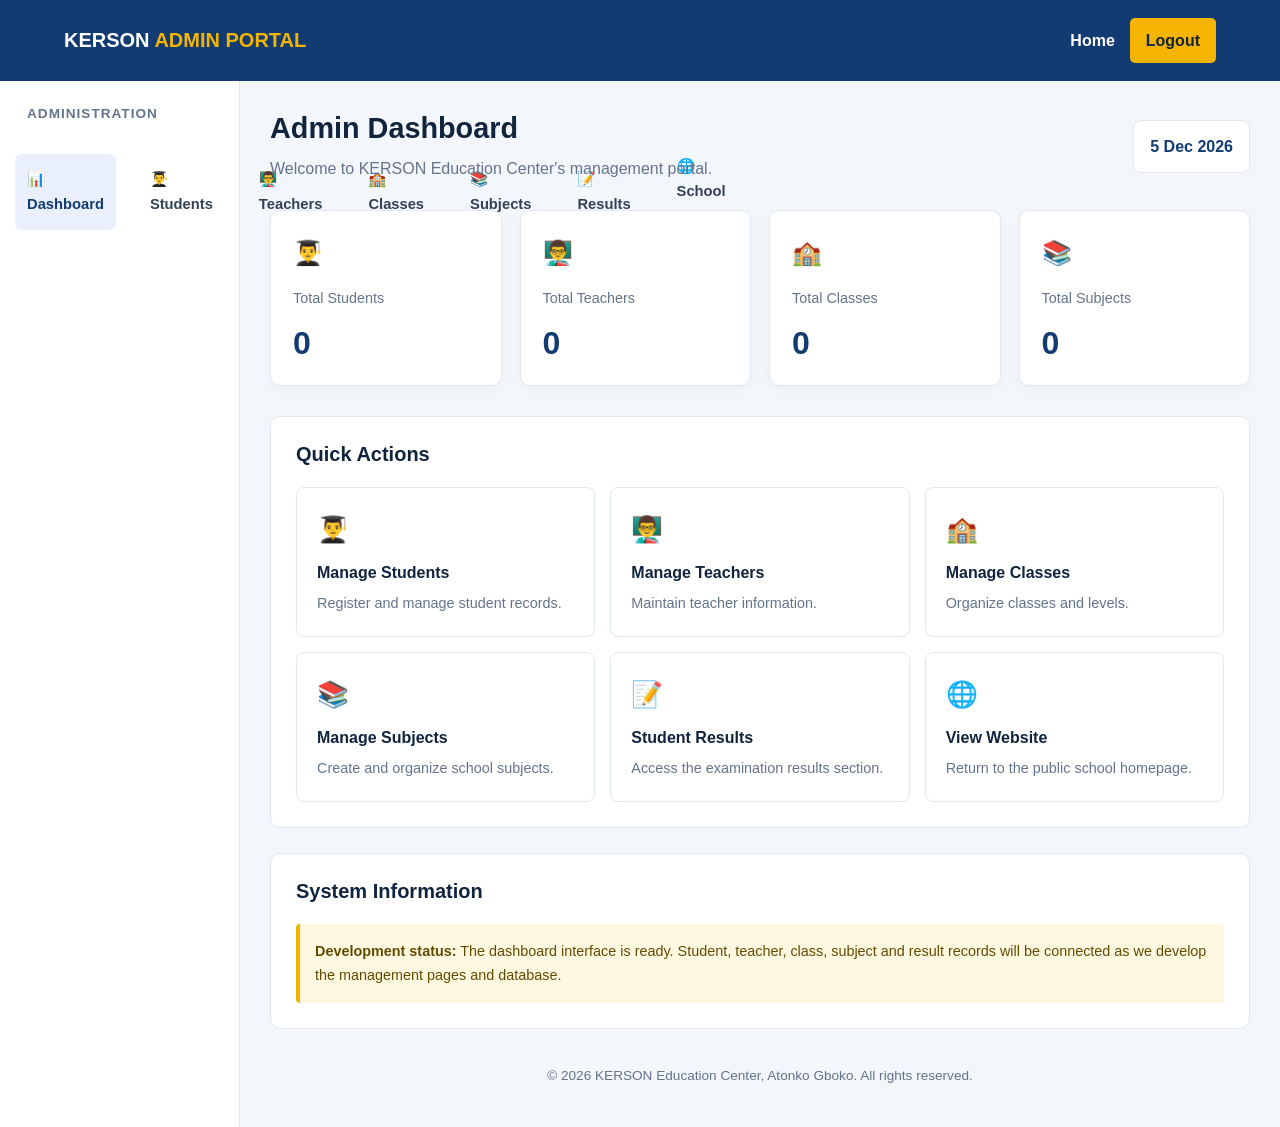
==== admin-dashboard.html @ 76297700 "Add admin dashboard HTML structure and styles" ====
<!DOCTYPE html>
<html lang="en">
<head>
    <meta charset="UTF-8">
    <meta name="viewport" content="width=device-width, initial-scale=1.0">

    <title>Admin Dashboard | KERSON Education Center</title>

    <link rel="stylesheet" href="Css/style.css">

    <style>
        body {
            background: #f3f6fb;
            min-height: 100vh;
        }

        .dashboard-header {
            background: #123b72;
            color: white;
            padding: 18px 5%;
            display: flex;
            align-items: center;
            justify-content: space-between;
            gap: 15px;
            flex-wrap: wrap;
        }

        .dashboard-header h2 {
            color: white;
            font-size: 1.25rem;
            margin: 0;
        }

        .dashboard-header span {
            color: #f4b400;
        }

        .header-actions {
            display: flex;
            align-items: center;
            gap: 15px;
        }

        .header-actions a {
            color: white;
            font-weight: bold;
        }

        .logout-btn {
            background: #f4b400;
            color: #10243e !important;
            padding: 9px 16px;
            border-radius: 5px;
        }

        .dashboard-layout {
            display: grid;
            grid-template-columns: 240px minmax(0, 1fr);
            min-height: calc(100vh - 70px);
        }

        .sidebar {
            background: white;
            padding: 25px 15px;
            border-right: 1px solid #e2e8f0;
        }

        .sidebar h3 {
            font-size: 0.85rem;
            color: #64748b;
            padding: 0 12px;
            margin-bottom: 18px;
            text-transform: uppercase;
            letter-spacing: 1px;
        }

        .sidebar a {
            display: block;
            padding: 13px 12px;
            margin-bottom: 6px;
            color: #334155;
            border-radius: 6px;
            font-weight: 600;
        }

        .sidebar a:hover,
        .sidebar a.active {
            background: #e9f0fb;
            color: #123b72;
        }

        .dashboard-main {
            padding: 30px;
            min-width: 0;
        }

        .welcome-row {
            display: flex;
            justify-content: space-between;
            align-items: center;
            gap: 15px;
            flex-wrap: wrap;
            margin-bottom: 28px;
        }

        .welcome-row h1 {
            font-size: 1.8rem;
            margin-bottom: 8px;
        }

        .welcome-row p {
            margin-bottom: 0;
            color: #64748b;
        }

        .date-box {
            background: white;
            border: 1px solid #e2e8f0;
            padding: 12px 16px;
            border-radius: 8px;
            font-weight: bold;
            color: #123b72;
        }

        .stats-grid {
            display: grid;
            grid-template-columns: repeat(4, minmax(0, 1fr));
            gap: 18px;
            margin-bottom: 30px;
        }

        .stat-card {
            background: white;
            border-radius: 10px;
            padding: 22px;
            border: 1px solid #e2e8f0;
            box-shadow: 0 3px 12px rgba(0, 0, 0, 0.03);
        }

        .stat-card p {
            color: #64748b;
            font-size: 0.9rem;
            margin-bottom: 12px;
        }

        .stat-card h2 {
            color: #123b72;
            font-size: 2rem;
            margin-bottom: 0;
        }

        .stat-icon {
            display: inline-block;
            margin-bottom: 12px;
            font-size: 1.5rem;
        }

        .dashboard-section {
            background: white;
            padding: 25px;
            border: 1px solid #e2e8f0;
            border-radius: 10px;
            margin-bottom: 25px;
        }

        .dashboard-section h2 {
            font-size: 1.25rem;
            margin-bottom: 20px;
        }

        .quick-actions {
            display: grid;
            grid-template-columns: repeat(3, minmax(0, 1fr));
            gap: 15px;
        }

        .action-card {
            border: 1px solid #e2e8f0;
            padding: 20px;
            border-radius: 8px;
            transition: 0.2s;
        }

        .action-card:hover {
            border-color: #123b72;
            background: #f8faff;
            transform: translateY(-2px);
        }

        .action-card h3 {
            font-size: 1rem;
            margin-bottom: 8px;
        }

        .action-card p {
            color: #64748b;
            font-size: 0.9rem;
            margin-bottom: 0;
        }

        .action-card .action-icon {
            font-size: 1.6rem;
            display: block;
            margin-bottom: 12px;
        }

        .notice {
            padding: 15px;
            background: #fff8e1;
            border-left: 4px solid #f4b400;
            color: #624b00;
            border-radius: 4px;
            font-size: 0.9rem;
        }

        .dashboard-footer {
            color: #64748b;
            font-size: 0.85rem;
            text-align: center;
            padding: 10px;
        }

        @media (max-width: 1050px) {
            .stats-grid {
                grid-template-columns: repeat(2, minmax(0, 1fr));
            }

            .quick-actions {
                grid-template-columns: repeat(2, minmax(0, 1fr));
            }
        }

        @media (max-width: 700px) {
            .dashboard-layout {
                grid-template-columns: 1fr;
            }

            .sidebar {
                padding: 12px;
                border-right: none;
                border-bottom: 1px solid #e2e8f0;
            }

            .sidebar h3 {
                margin-bottom: 8px;
            }

            .sidebar nav {
                display: flex;
                flex-wrap: wrap;
                gap: 5px;
            }

            .sidebar nav a {
                margin: 0;
                padding: 9px;
                font-size: 0.85rem;
            }

            .dashboard-main {
                padding: 20px 4%;
            }

            .welcome-row h1 {
                font-size: 1.5rem;
            }

            .stats-grid {
                gap: 12px;
            }

            .stat-card {
                padding: 16px;
            }

            .stat-card h2 {
                font-size: 1.7rem;
            }

            .quick-actions {
                grid-template-columns: 1fr;
            }

            .dashboard-section {
                padding: 18px;
            }
        }

        @media (max-width: 380px) {
            .stats-grid {
                grid-template-columns: 1fr;
            }

            .dashboard-header h2 {
                font-size: 1rem;
            }
        }
    </style>
</head>

<body>

    <header class="dashboard-header">
        <h2>KERSON <span>ADMIN PORTAL</span></h2>

        <div class="header-actions">
            <a href="index.html">Home</a>
            <a href="admin-login.html" class="logout-btn" id="logoutBtn">
                Logout
            </a>
        </div>
    </header>

    <div class="dashboard-layout">

        <aside class="sidebar">
            <h3>Administration</h3>

            <nav>
                <a href="admin-dashboard.html" class="active">📊 Dashboard</a>
                <a href="students.html">👨‍🎓 Students</a>
                <a href="teachers.html">👨‍🏫 Teachers</a>
                <a href="classes.html">🏫 Classes</a>
                <a href="subjects.html">📚 Subjects</a>
                <a href="results.html">📝 Results</a>
                <a href="index.html">🌐 School Website</a>
            </nav>
        </aside>

        <main class="dashboard-main">

            <div class="welcome-row">
                <div>
                    <h1>Admin Dashboard</h1>
                    <p>Welcome to KERSON Education Center's management portal.</p>
                </div>

                <div class="date-box" id="currentDate">
                    Loading date...
                </div>
            </div>

            <section class="stats-grid">

                <article class="stat-card">
                    <span class="stat-icon">👨‍🎓</span>
                    <p>Total Students</p>
                    <h2 id="totalStudents">0</h2>
                </article>

                <article class="stat-card">
                    <span class="stat-icon">👨‍🏫</span>
                    <p>Total Teachers</p>
                    <h2 id="totalTeachers">0</h2>
                </article>

                <article class="stat-card">
                    <span class="stat-icon">🏫</span>
                    <p>Total Classes</p>
                    <h2 id="totalClasses">0</h2>
                </article>

                <article class="stat-card">
                    <span class="stat-icon">📚</span>
                    <p>Total Subjects</p>
                    <h2 id="totalSubjects">0</h2>
                </article>

            </section>

            <section class="dashboard-section">
                <h2>Quick Actions</h2>

                <div class="quick-actions">

                    <a href="students.html" class="action-card">
                        <span class="action-icon">👨‍🎓</span>
                        <h3>Manage Students</h3>
                        <p>Register and manage student records.</p>
                    </a>

                    <a href="teachers.html" class="action-card">
                        <span class="action-icon">👨‍🏫</span>
                        <h3>Manage Teachers</h3>
                        <p>Maintain teacher information.</p>
                    </a>

                    <a href="classes.html" class="action-card">
                        <span class="action-icon">🏫</span>
                        <h3>Manage Classes</h3>
                        <p>Organize classes and levels.</p>
                    </a>

                    <a href="subjects.html" class="action-card">
                        <span class="action-icon">📚</span>
                        <h3>Manage Subjects</h3>
                        <p>Create and organize school subjects.</p>
                    </a>

                    <a href="results.html" class="action-card">
                        <span class="action-icon">📝</span>
                        <h3>Student Results</h3>
                        <p>Access the examination results section.</p>
                    </a>

                    <a href="index.html" class="action-card">
                        <span class="action-icon">🌐</span>
                        <h3>View Website</h3>
                        <p>Return to the public school homepage.</p>
                    </a>

                </div>
            </section>

            <section class="dashboard-section">
                <h2>System Information</h2>

                <div class="notice">
                    <strong>Development status:</strong>
                    The dashboard interface is ready. Student, teacher,
                    class, subject and result records will be connected
                    as we develop the management pages and database.
                </div>
            </section>

            <footer class="dashboard-footer">
                &copy; <span id="year"></span>
                KERSON Education Center, Atonko Gboko.
                All rights reserved.
            </footer>

        </main>
    </div>

    <script>
        document.getElementById("year").textContent =
            new Date().getFullYear();

        document.getElementById("currentDate").textContent =
            new Date().toLocaleDateString("en-GB", {
                day: "numeric",
                month: "short",
                year: "numeric"
            });

        document.getElementById("logoutBtn").addEventListener(
            "click",
            function (event) {
                event.preventDefault();
                window.location.href = "admin-login.html";
            }
        );
    </script>

</body>
</html>
---- Css/style.css ----
/* GENERAL SETTINGS */
* {
    margin: 0;
    padding: 0;
    box-sizing: border-box;
}

:root {
    --primary: #123b72;
    --secondary: #f4b400;
    --dark: #10243e;
    --light: #f4f7fb;
    --white: #ffffff;
    --text: #46566b;
}

html {
    scroll-behavior: smooth;
}

body {
    font-family: Arial, Helvetica, sans-serif;
    color: var(--text);
    line-height: 1.7;
    background: var(--white);
}

a {
    text-decoration: none;
}

.container {
    width: 90%;
    max-width: 1150px;
    margin: 0 auto;
}

.section {
    padding: 75px 0;
}

h1, h2, h3 {
    color: var(--dark);
    line-height: 1.25;
}

h2 {
    font-size: 2.1rem;
    margin-bottom: 20px;
}

p {
    margin-bottom: 15px;
}

/* HEADER AND NAVIGATION */
.header {
    background: var(--white);
    box-shadow: 0 3px 15px rgba(0, 0, 0, 0.08);
    position: sticky;
    top: 0;
    z-index: 100;
}

.navbar {
    min-height: 82px;
    display: flex;
    justify-content: space-between;
    align-items: center;
    gap: 20px;
}

.logo {
    color: var(--primary);
    font-size: 1.45rem;
    font-weight: 800;
    line-height: 1.2;
}

.logo span {
    display: block;
    font-size: 0.65rem;
    letter-spacing: 2px;
}

nav {
    display: flex;
    align-items: center;
    gap: 22px;
}

nav a {
    color: var(--dark);
    font-weight: 600;
    font-size: 0.92rem;
}

nav a:hover {
    color: var(--primary);
}

/* BUTTONS */
.btn {
    display: inline-block;
    background: var(--secondary);
    color: var(--dark);
    padding: 13px 24px;
    border-radius: 5px;
    font-weight: 700;
    border: 2px solid var(--secondary);
    transition: 0.3s;
}

.btn:hover {
    background: #e5a800;
    border-color: #e5a800;
    transform: translateY(-2px);
}

.btn-small {
    padding: 10px 16px;
    white-space: nowrap;
}

.btn-outline {
    background: transparent;
    border-color: var(--white);
    color: var(--white);
}

.btn-outline:hover {
    background: var(--white);
    color: var(--primary);
}

.btn-dark {
    background: var(--primary);
    border-color: var(--primary);
    color: var(--white);
}

.btn-dark:hover {
    background: #0c2c57;
    border-color: #0c2c57;
}

/* HOMEPAGE HERO */
.hero {
    min-height: 540px;
    display: flex;
    align-items: center;
    color: var(--white);
    background:
        linear-gradient(110deg, rgba(9, 34, 69, 0.96), rgba(18, 59, 114, 0.82)),
        linear-gradient(45deg, #123b72, #3678bd);
}

.hero-content {
    padding-top: 70px;
    padding-bottom: 70px;
}

.eyebrow {
    color: #b47e00;
    font-size: 0.8rem;
    font-weight: 800;
    letter-spacing: 2px;
    margin-bottom: 15px;
}

.hero .eyebrow {
    color: var(--secondary);
}

.hero h1 {
    color: var(--white);
    font-size: clamp(2.4rem, 5vw, 4.2rem);
    max-width: 750px;
    margin-bottom: 22px;
}

.hero-text {
    color: #edf3fc;
    max-width: 650px;
    font-size: 1.1rem;
    margin-bottom: 30px;
}

.hero-buttons {
    display: flex;
    flex-wrap: wrap;
    gap: 15px;
}

/* ABOUT SECTION */
.welcome {
    text-align: center;
}

.welcome .container {
    max-width: 850px;
}

.welcome p:not(.eyebrow) {
    font-size: 1.02rem;
}

/* PROGRAMMES */
.programmes {
    background: var(--light);
    text-align: center;
}

.cards {
    display: grid;
    grid-template-columns: repeat(3, 1fr);
    gap: 25px;
    margin-top: 35px;
    text-align: left;
}

.card {
    background: var(--white);
    padding: 30px;
    border-radius: 10px;
    box-shadow: 0 5px 22px rgba(0, 0, 0, 0.05);
    border-bottom: 4px solid var(--secondary);
    transition: 0.3s;
}

.card:hover {
    transform: translateY(-5px);
}

.card-icon {
    width: 48px;
    height: 48px;
    display: grid;
    place-items: center;
    background: #e9f0fb;
    color: var(--primary);
    border-radius: 8px;
    font-weight: 800;
    margin-bottom: 20px;
}

.card h3 {
    margin-bottom: 12px;
}

/* PORTALS */
.portals {
    background: #edf3fc;
}

.portal-content {
    display: flex;
    align-items: center;
    justify-content: space-between;
    gap: 35px;
}

.portal-content h2 {
    margin-bottom: 10px;
}

.portal-buttons {
    display: flex;
    flex-wrap: wrap;
    gap: 12px;
}

/* CONTACT */
.contact {
    text-align: center;
}

.contact .container {
    max-width: 750px;
}

/* FOOTER */
.footer {
    background: var(--dark);
    color: var(--white);
    text-align: center;
    padding: 30px 0;
}

.footer p {
    margin-bottom: 5px;
}

.footer p:last-child {
    color: #c7d5e8;
    font-size: 0.9rem;
}

/* TABLETS AND MOBILE PHONES */
@media (max-width: 900px) {
    .navbar {
        padding: 18px 0;
        flex-wrap: wrap;
    }

    nav {
        order: 3;
        width: 100%;
        justify-content: center;
        flex-wrap: wrap;
        gap: 15px;
    }

    .cards {
        grid-template-columns: repeat(2, 1fr);
    }

    .portal-content {
        flex-direction: column;
        align-items: flex-start;
    }
}

@media (max-width: 600px) {
    .container {
        width: 92%;
    }

    .section {
        padding: 55px 0;
    }

    .navbar {
        gap: 12px;
    }

    .logo {
        font-size: 1.2rem;
    }

    .logo span {
        font-size: 0.55rem;
        letter-spacing: 1px;
    }

    nav {
        justify-content: flex-start;
        gap: 12px;
    }

    nav a {
        font-size: 0.85rem;
    }

    .btn-small {
        padding: 8px 10px;
        font-size: 0.8rem;
    }

    .hero {
        min-height: 480px;
    }

    .hero h1 {
        font-size: 2.5rem;
    }

    .hero-text {
        font-size: 1rem;
    }

    .hero-buttons {
        flex-direction: column;
        align-items: flex-start;
    }

    .hero-buttons .btn {
        text-align: center;
    }

    h2 {
        font-size: 1.75rem;
    }

    .cards {
        grid-template-columns: 1fr;
    }

    .portal-buttons {
        flex-direction: column;
        width: 100%;
    }

    .portal-buttons .btn {
        text-align: center;
    }
  }
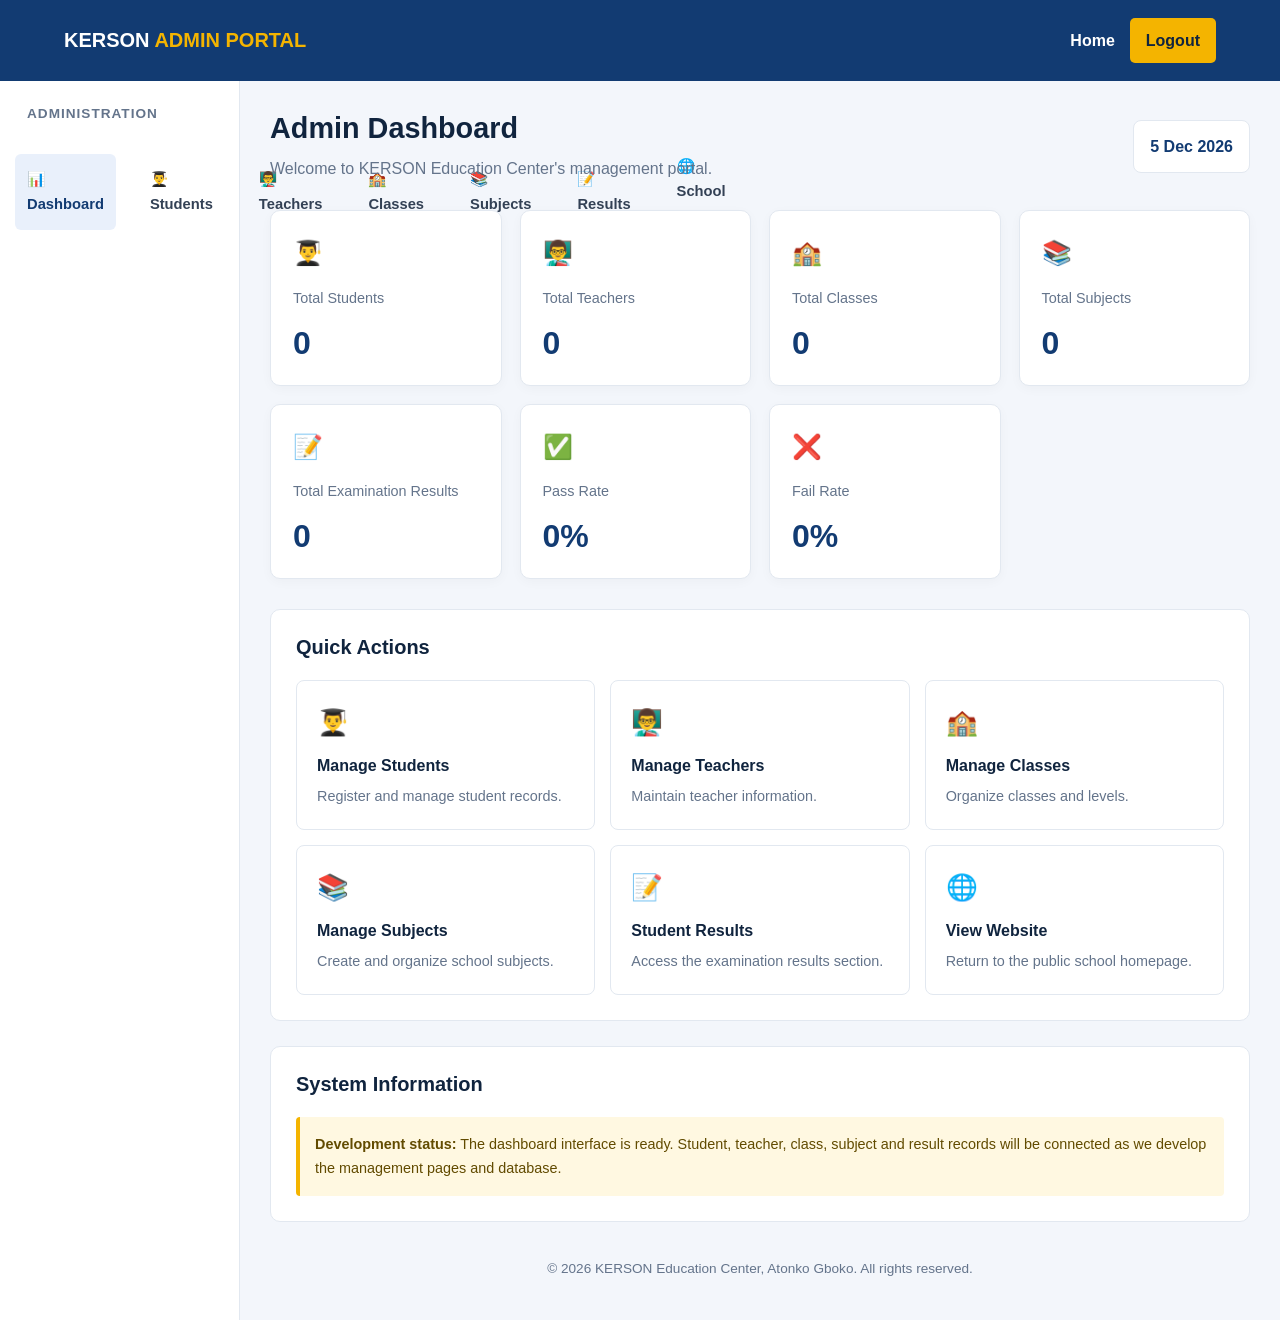
==== commit f8eafb44: "Add examination results and pass/fail rate sections" ====
--- a/admin-dashboard.html
+++ b/admin-dashboard.html
@@ -365,7 +365,28 @@
                     <p>Total Subjects</p>
                     <h2 id="totalSubjects">0</h2>
                 </article>
-
+                
+<!-- Total Examination Results -->
+<article class="stat-card">
+    <span class="stat-icon">📝</span>
+    <p>Total Examination Results</p>
+    <h2 id="totalResults">0</h2>
+</article>
+
+<!-- Pass Rate -->
+<article class="stat-card">
+    <span class="stat-icon">✅</span>
+    <p>Pass Rate</p>
+    <h2 id="passRate">0%</h2>
+</article>
+
+<!-- Fail Rate -->
+<article class="stat-card">
+    <span class="stat-icon">❌</span>
+    <p>Fail Rate</p>
+    <h2 id="failRate">0%</h2>
+</article>
+                
             </section>
 
             <section class="dashboard-section">
@@ -432,25 +453,73 @@
         </main>
     </div>
 
-    <script>
-        document.getElementById("year").textContent =
-            new Date().getFullYear();
-
-        document.getElementById("currentDate").textContent =
-            new Date().toLocaleDateString("en-GB", {
-                day: "numeric",
-                month: "short",
-                year: "numeric"
-            });
-
-        document.getElementById("logoutBtn").addEventListener(
-            "click",
-            function (event) {
-                event.preventDefault();
-                window.location.href = "admin-login.html";
-            }
-        );
-    </script>
-
+<script>
+document.getElementById("year").textContent =
+    new Date().getFullYear();
+
+document.getElementById("currentDate").textContent =
+    new Date().toLocaleDateString("en-GB", {
+        day: "numeric",
+        month: "short",
+        year: "numeric"
+    });
+
+function getRecords(key) {
+    try {
+        const data = JSON.parse(localStorage.getItem(key) || "[]");
+        return Array.isArray(data) ? data : [];
+    } catch (error) {
+        return [];
+    }
+}
+
+function updateDashboard() {
+    const students = getRecords("kersonStudents");
+    const teachers = getRecords("kersonTeachers");
+    const classes = getRecords("kersonClasses");
+    const subjects = getRecords("kersonSubjects");
+    const results = getRecords("kersonResults");
+
+    document.getElementById("totalStudents").textContent =
+        students.length;
+
+    document.getElementById("totalTeachers").textContent =
+        teachers.length;
+
+    document.getElementById("totalClasses").textContent =
+        classes.length;
+
+    document.getElementById("totalSubjects").textContent =
+        subjects.length;
+
+    const passed = results.filter(function(result) {
+        return Number(result.total) >= 40;
+    }).length;
+
+    const failed = results.filter(function(result) {
+        return Number(result.total) < 40;
+    }).length;
+
+    console.log("Dashboard statistics updated:", {
+        students: students.length,
+        teachers: teachers.length,
+        classes: classes.length,
+        subjects: subjects.length,
+        results: results.length,
+        passed: passed,
+        failed: failed
+    });
+}
+
+document.getElementById("logoutBtn").addEventListener(
+    "click",
+    function(event) {
+        event.preventDefault();
+        window.location.href = "admin-login.html";
+    }
+);
+
+updateDashboard();
+</script>
 </body>
 </html>
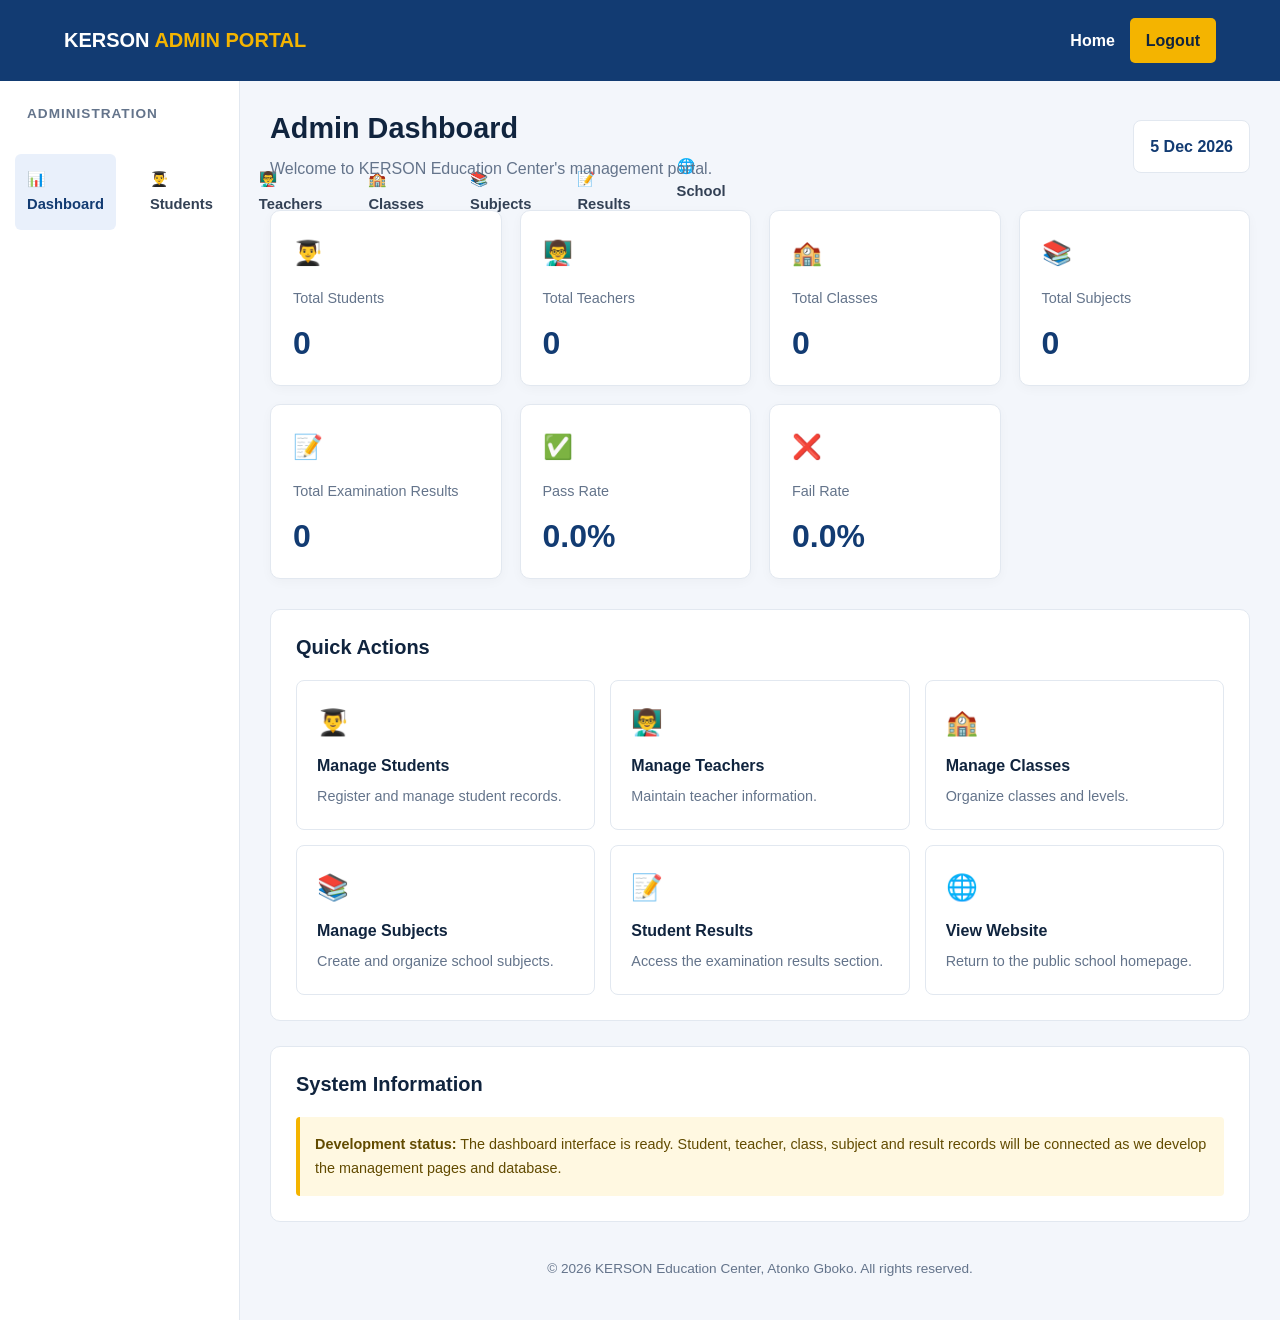
==== commit 01b83b96: "Refactor results counting and add pass/fail rates Refactor examination results calculation and updat" ====
--- a/admin-dashboard.html
+++ b/admin-dashboard.html
@@ -492,13 +492,37 @@
     document.getElementById("totalSubjects").textContent =
         subjects.length;
 
-    const passed = results.filter(function(result) {
-        return Number(result.total) >= 40;
-    }).length;
-
-    const failed = results.filter(function(result) {
-        return Number(result.total) < 40;
-    }).length;
+   // Count examination results
+const totalResults = results.length;
+
+// Count passed results
+const passed = results.filter(function(result) {
+    return Number(result.total) >= 40;
+}).length;
+
+// Count failed results
+const failed = results.filter(function(result) {
+    return Number(result.total) < 40;
+}).length;
+
+// Calculate percentages
+const passRate = totalResults > 0
+    ? ((passed / totalResults) * 100).toFixed(1)
+    : "0.0";
+
+const failRate = totalResults > 0
+    ? ((failed / totalResults) * 100).toFixed(1)
+    : "0.0";
+
+// Update dashboard cards
+document.getElementById("totalResults").textContent =
+    totalResults;
+
+document.getElementById("passRate").textContent =
+    passRate + "%";
+
+document.getElementById("failRate").textContent =
+    failRate + "%"; 
 
     console.log("Dashboard statistics updated:", {
         students: students.length,
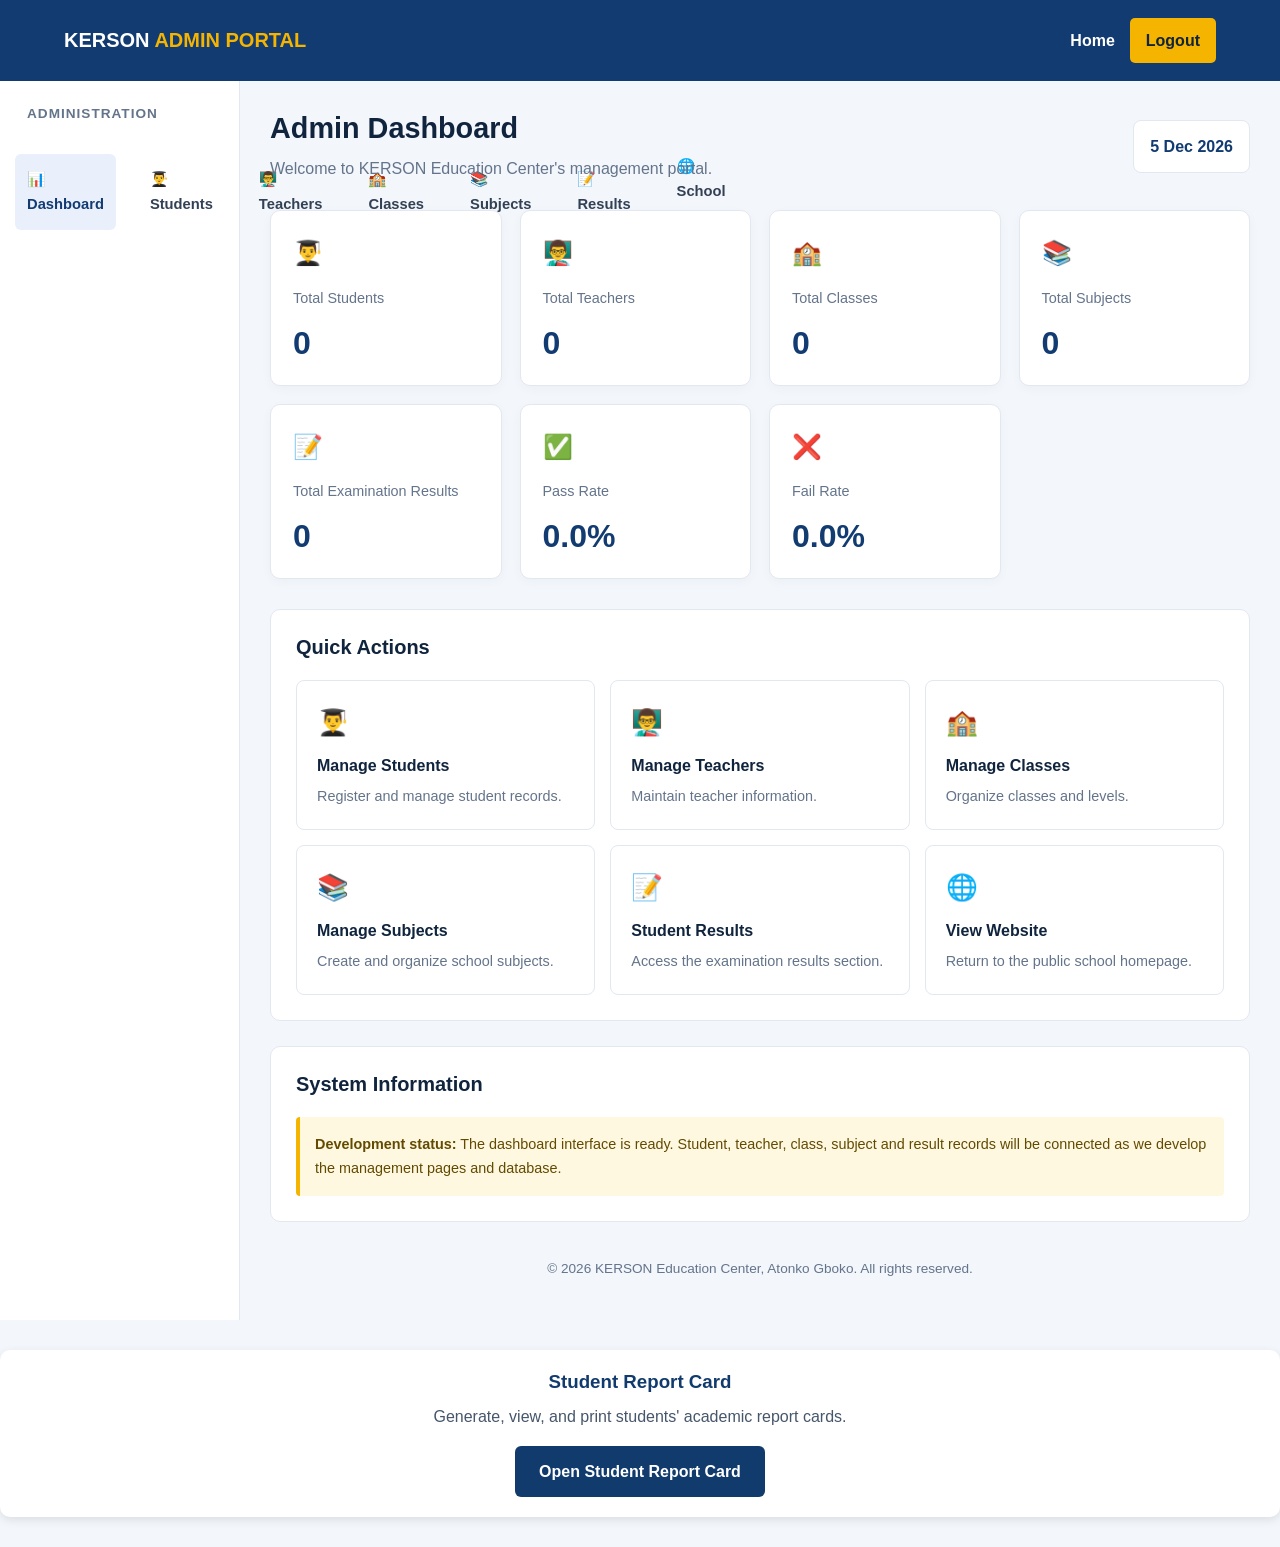
==== commit 70aacc42: "Add student report card section to admin dashboard" ====
--- a/admin-dashboard.html
+++ b/admin-dashboard.html
@@ -545,5 +545,12 @@
 
 updateDashboard();
 </script>
+    <div style="margin: 30px 0; padding: 20px; background: #ffffff; border-radius: 10px; box-shadow: 0 3px 10px rgba(0,0,0,0.1); text-align: center;">
+    <h3 style="color: #123b6d; margin-bottom: 10px;">Student Report Card</h3>
+    <p style="margin-bottom: 15px;">Generate, view, and print students' academic report cards.</p>
+    <a href="report-card.html" style="display: inline-block; background: #123b6d; color: white; padding: 12px 24px; text-decoration: none; border-radius: 6px; font-weight: bold;">
+        Open Student Report Card
+    </a>
+</div>
 </body>
 </html>
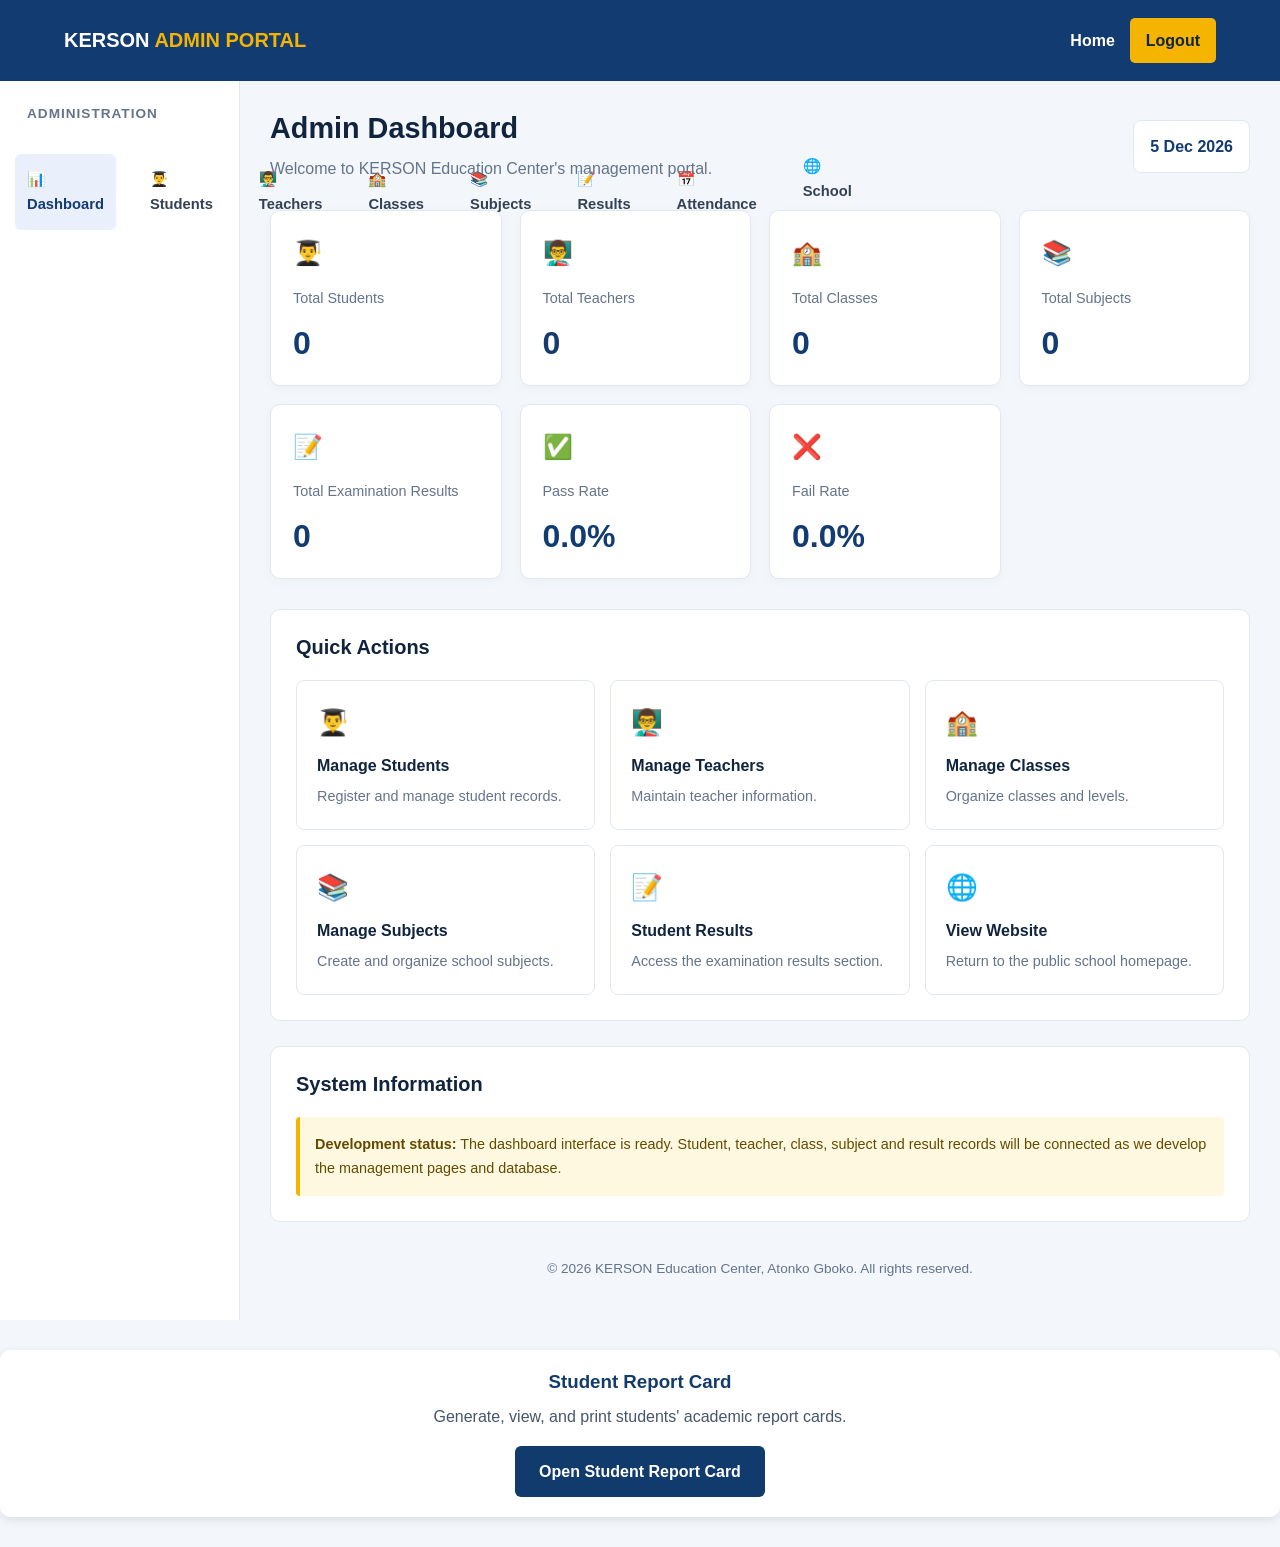
==== commit ffeef466: "Add Attendance link to admin dashboard" ====
--- a/admin-dashboard.html
+++ b/admin-dashboard.html
@@ -323,7 +323,8 @@
                 <a href="classes.html">🏫 Classes</a>
                 <a href="subjects.html">📚 Subjects</a>
                 <a href="results.html">📝 Results</a>
-                <a href="index.html">🌐 School Website</a>
+<a href="attendance.html">📅 Attendance</a>
+<a href="index.html">🌐 School Website</a>
             </nav>
         </aside>
 
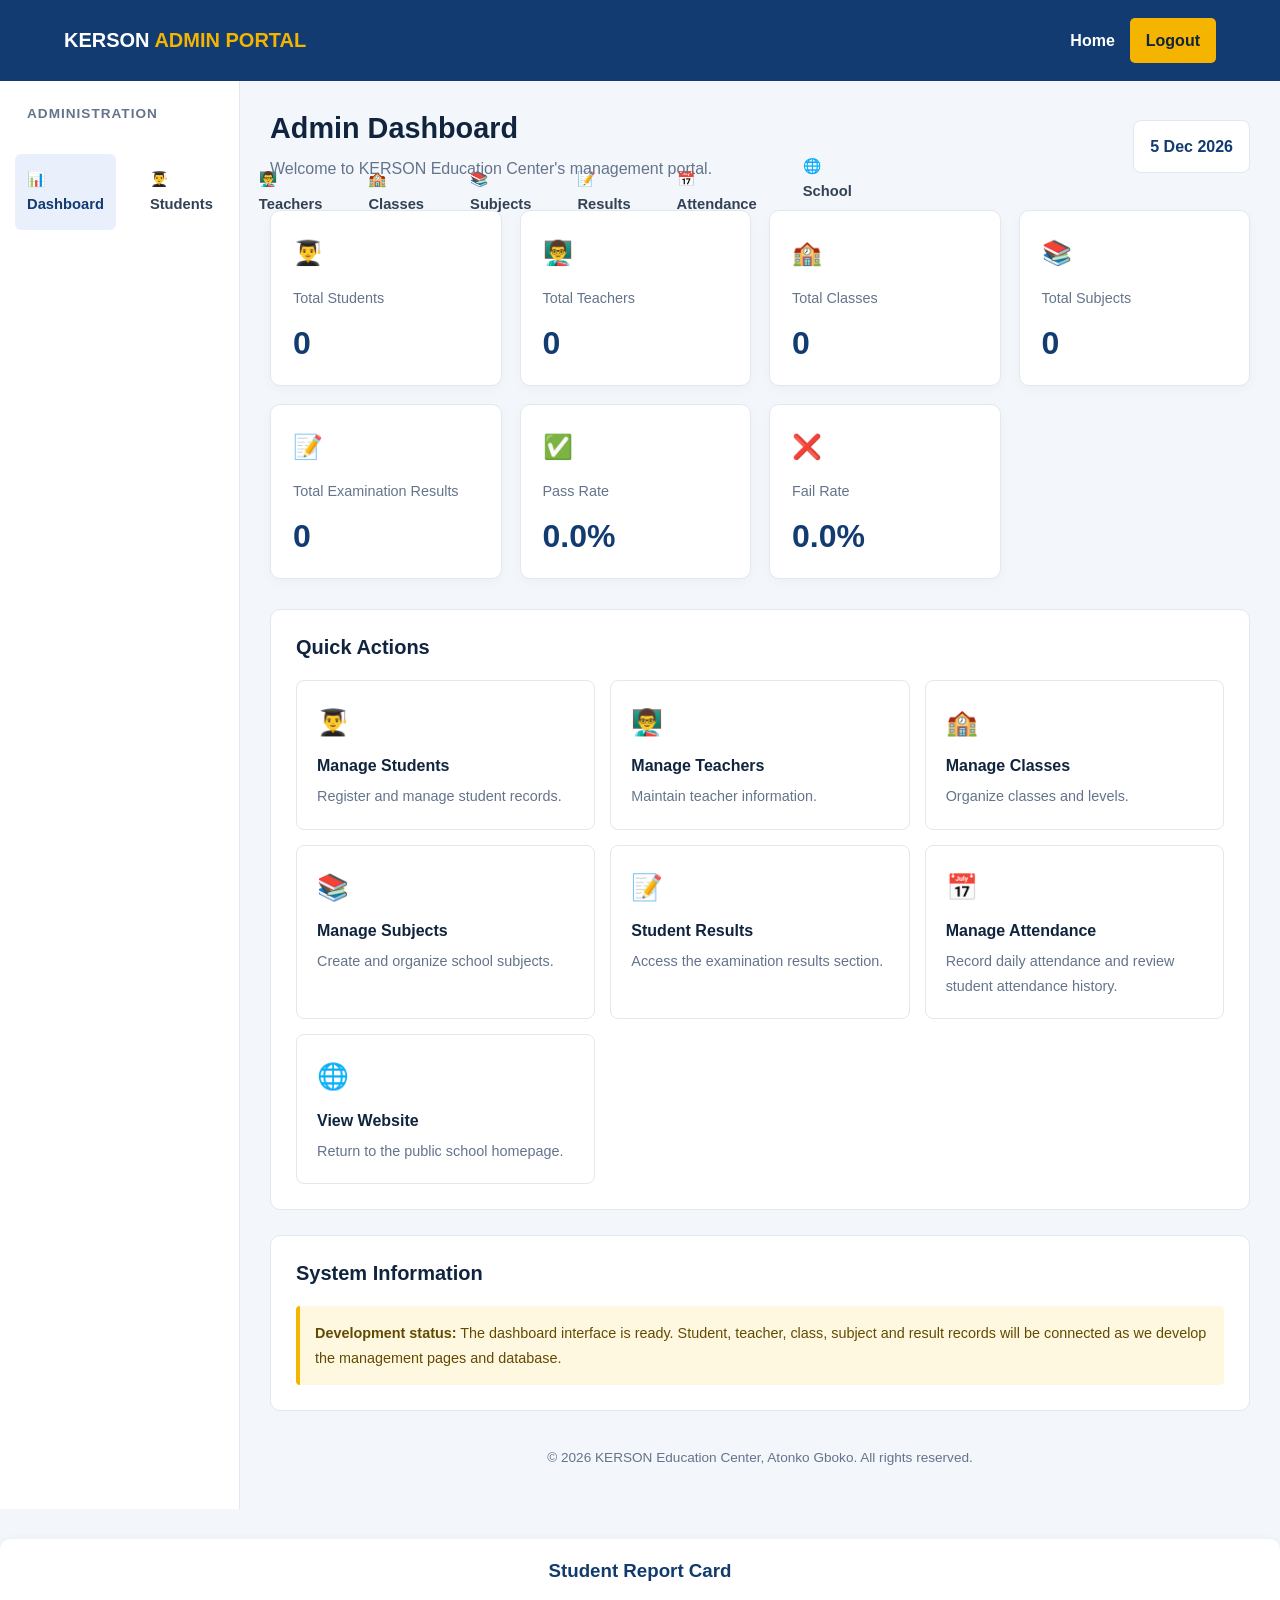
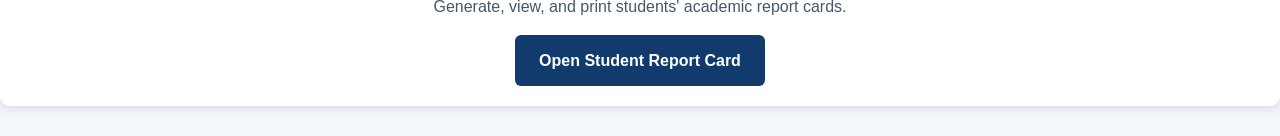
==== commit ff63710c: "Add attendance management link to admin dashboard" ====
--- a/admin-dashboard.html
+++ b/admin-dashboard.html
@@ -424,7 +424,11 @@
                         <h3>Student Results</h3>
                         <p>Access the examination results section.</p>
                     </a>
-
+         <a href="attendance.html" class="action-card">
+    <span class="action-icon">📅</span>
+    <h3>Manage Attendance</h3>
+    <p>Record daily attendance and review student attendance history.</p>
+</a>
                     <a href="index.html" class="action-card">
                         <span class="action-icon">🌐</span>
                         <h3>View Website</h3>
